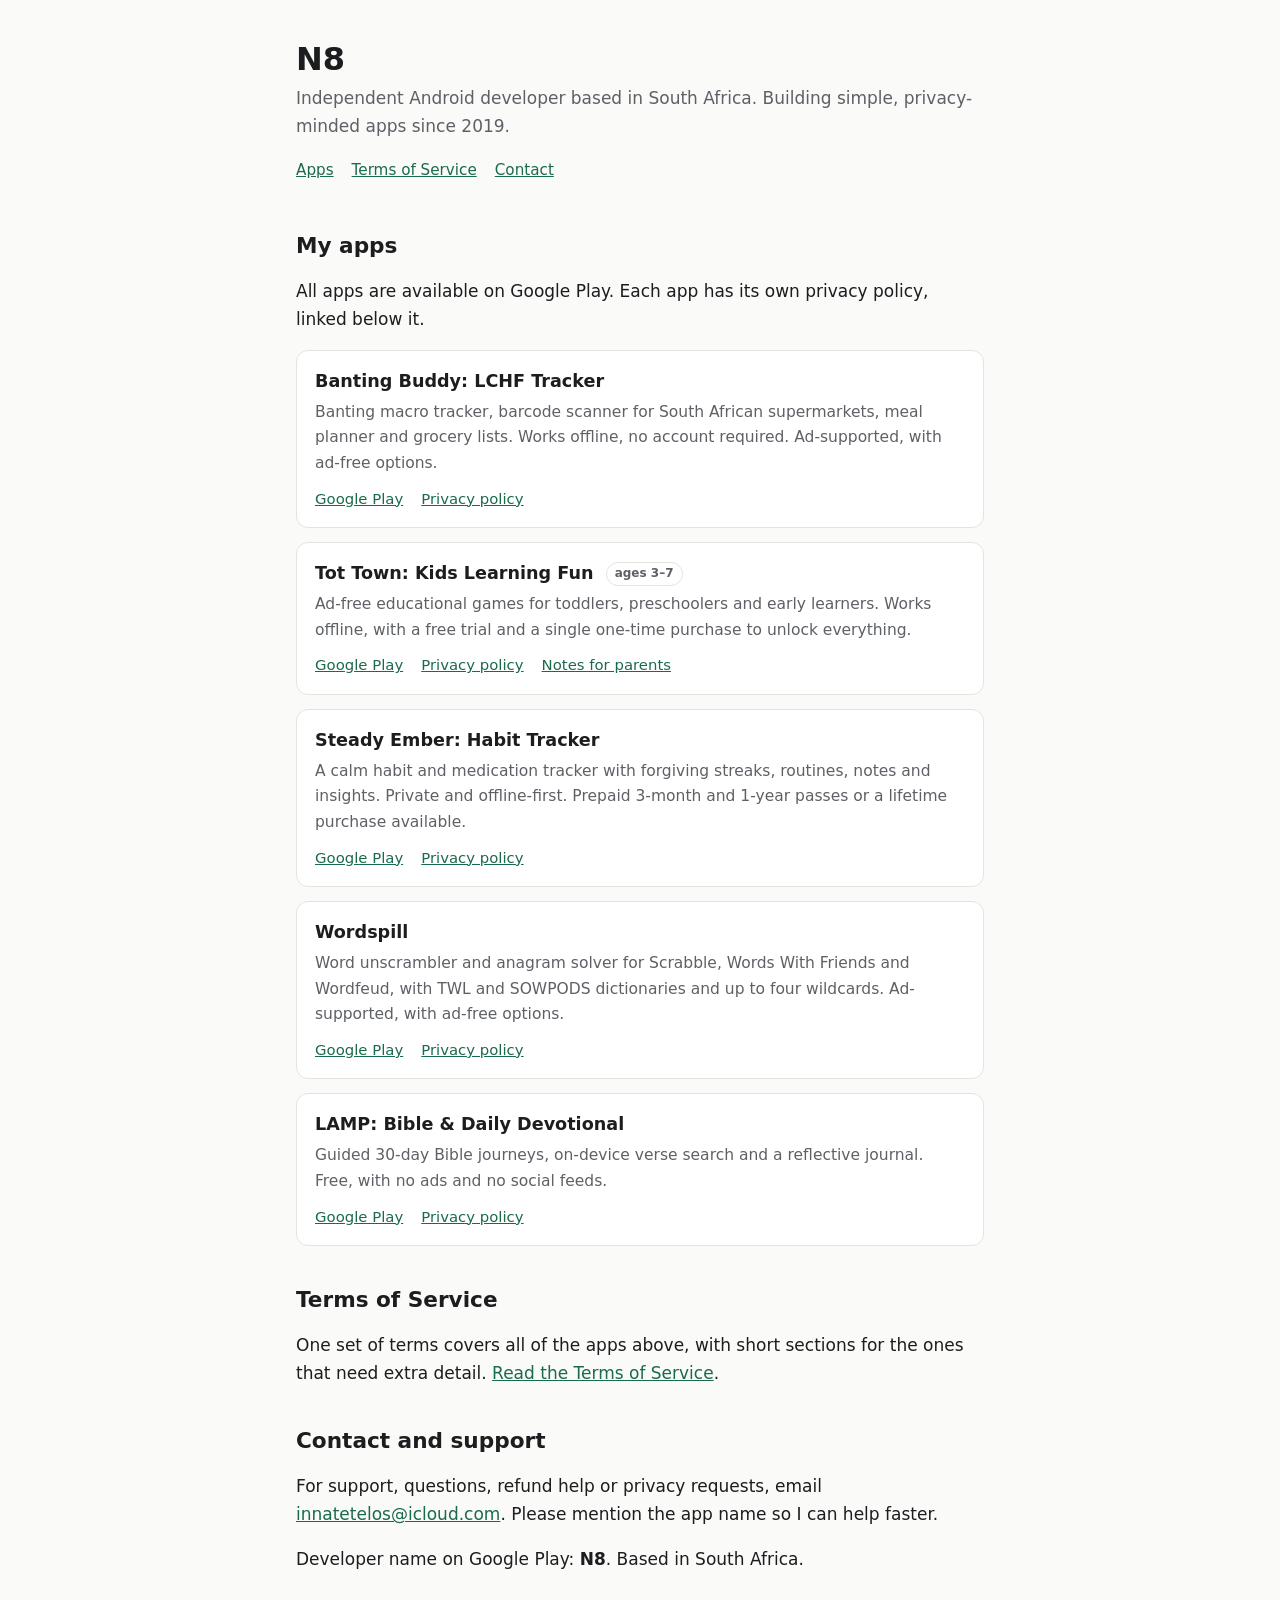
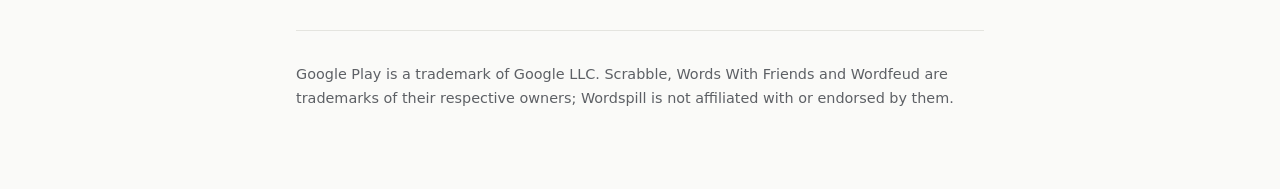
==== index.html @ a374ac19 "Add developer page and combined Terms of Service" ====
<!doctype html>
<html lang="en">
<head>
<meta charset="utf-8">
<meta name="viewport" content="width=device-width, initial-scale=1">
<title>N8 – Android apps</title>
<meta name="description" content="Android apps by N8, an independent developer based in South Africa: Banting Buddy, Tot Town, Steady, Wordspill and LAMP.">
<link rel="stylesheet" href="style.css">
</head>
<body>
<div class="wrap">

<header class="site">
  <h1>N8</h1>
  <p>Independent Android developer based in South Africa. Building simple, privacy-minded apps since 2019.</p>
  <nav>
    <a href="#apps">Apps</a>
    <a href="terms/">Terms of Service</a>
    <a href="#contact">Contact</a>
  </nav>
</header>

<main>
<h2 id="apps">My apps</h2>
<p>All apps are available on Google Play. Each app has its own privacy policy, linked below it.</p>

<div class="apps">

  <section class="app">
    <h3>Banting Buddy: LCHF Tracker</h3>
    <p>Banting macro tracker, barcode scanner for South African supermarkets, meal planner and grocery lists. Works offline, no account required. Ad-supported, with ad-free options.</p>
    <div class="links">
      <a href="https://play.google.com/store/apps/details?id=com.innatetelos.bantingbuddyv2">Google Play</a>
      <a href="https://huggingface.co/spaces/N8es/bantingbuddy-privacy-policy">Privacy policy</a>
    </div>
  </section>

  <section class="app">
    <h3>Tot Town: Kids Learning Fun <span class="tag">ages 3–7</span></h3>
    <p>Ad-free educational games for toddlers, preschoolers and early learners. Works offline, with a free trial and a single one-time purchase to unlock everything.</p>
    <div class="links">
      <a href="https://play.google.com/store/apps/details?id=com.innatetelos.tottown">Google Play</a>
      <a href="https://n8us.github.io/tottown-privacy-policy/">Privacy policy</a>
      <a href="terms/#tot-town">Notes for parents</a>
    </div>
  </section>

  <section class="app">
    <h3>Steady Ember: Habit Tracker</h3>
    <p>A calm habit and medication tracker with forgiving streaks, routines, notes and insights. Private and offline-first. Prepaid 3-month and 1-year passes or a lifetime purchase available.</p>
    <div class="links">
      <a href="https://play.google.com/store/apps/details?id=dev.steady.steady">Google Play</a>
      <a href="https://huggingface.co/spaces/N8es/steady-privacy-policy">Privacy policy</a>
    </div>
  </section>

  <section class="app">
    <h3>Wordspill</h3>
    <p>Word unscrambler and anagram solver for Scrabble, Words With Friends and Wordfeud, with TWL and SOWPODS dictionaries and up to four wildcards. Ad-supported, with ad-free options.</p>
    <div class="links">
      <a href="https://play.google.com/store/apps/details?id=com.wordunscrambler.word_unscrambler">Google Play</a>
      <a href="https://n8us.github.io/wordspill-privacy/">Privacy policy</a>
    </div>
  </section>

  <section class="app">
    <h3>LAMP: Bible &amp; Daily Devotional</h3>
    <p>Guided 30-day Bible journeys, on-device verse search and a reflective journal. Free, with no ads and no social feeds.</p>
    <div class="links">
      <a href="https://play.google.com/store/apps/details?id=com.innatetelos.lamp">Google Play</a>
      <a href="https://huggingface.co/spaces/N8es/lamp-privacy-policy">Privacy policy</a>
    </div>
  </section>

</div>

<h2 id="terms">Terms of Service</h2>
<p>One set of terms covers all of the apps above, with short sections for the ones that need extra detail. <a href="terms/">Read the Terms of Service</a>.</p>

<h2 id="contact">Contact and support</h2>
<p>For support, questions, refund help or privacy requests, email <a href="mailto:innatetelos@icloud.com">innatetelos@icloud.com</a>. Please mention the app name so I can help faster.</p>
<p>Developer name on Google Play: <strong>N8</strong>. Based in South Africa.</p>
</main>

<footer>
  <p>Google Play is a trademark of Google LLC. Scrabble, Words With Friends and Wordfeud are trademarks of their respective owners; Wordspill is not affiliated with or endorsed by them.</p>
</footer>

</div>
</body>
</html>
---- style.css ----
:root {
  --bg: #fafaf8;
  --fg: #1c1d1f;
  --muted: #5d6065;
  --card: #ffffff;
  --line: #e4e4df;
  --accent: #1a6b4a;
}
@media (prefers-color-scheme: dark) {
  :root {
    --bg: #151716;
    --fg: #ececea;
    --muted: #a3a7a5;
    --card: #1e2120;
    --line: #333836;
    --accent: #5fcf9d;
  }
}
* { box-sizing: border-box; }
body {
  margin: 0;
  background: var(--bg);
  color: var(--fg);
  font: 17px/1.65 system-ui, -apple-system, "Segoe UI", Roboto, sans-serif;
}
.wrap { max-width: 720px; margin: 0 auto; padding: 0 16px 64px; }
header.site { padding: 40px 0 8px; }
header.site h1 { margin: 0 0 6px; font-size: 2rem; line-height: 1.2; }
header.site p { margin: 0; color: var(--muted); }
nav { margin: 18px 0 0; display: flex; gap: 18px; font-size: .95rem; }
a { color: var(--accent); }
h2 { margin: 40px 0 10px; font-size: 1.35rem; line-height: 1.3; }
h3 { margin: 26px 0 6px; font-size: 1.05rem; }
.apps { display: grid; gap: 14px; margin-top: 16px; }
.app {
  background: var(--card);
  border: 1px solid var(--line);
  border-radius: 12px;
  padding: 16px 18px;
}
.app h3 { margin: 0 0 4px; font-size: 1.1rem; }
.app p { margin: 0 0 10px; color: var(--muted); font-size: .97rem; }
.app .links { display: flex; flex-wrap: wrap; gap: 6px 18px; font-size: .93rem; }
.tag {
  display: inline-block;
  font-size: .75rem;
  padding: 1px 8px;
  border: 1px solid var(--line);
  border-radius: 99px;
  color: var(--muted);
  margin-left: 6px;
  vertical-align: middle;
}
.updated { color: var(--muted); font-size: .92rem; }
.note {
  background: var(--card);
  border-left: 3px solid var(--accent);
  padding: 10px 14px;
  border-radius: 0 8px 8px 0;
  margin: 14px 0;
}
ul { padding-left: 22px; }
li { margin: 4px 0; }
footer { margin-top: 56px; padding-top: 18px; border-top: 1px solid var(--line); color: var(--muted); font-size: .9rem; }
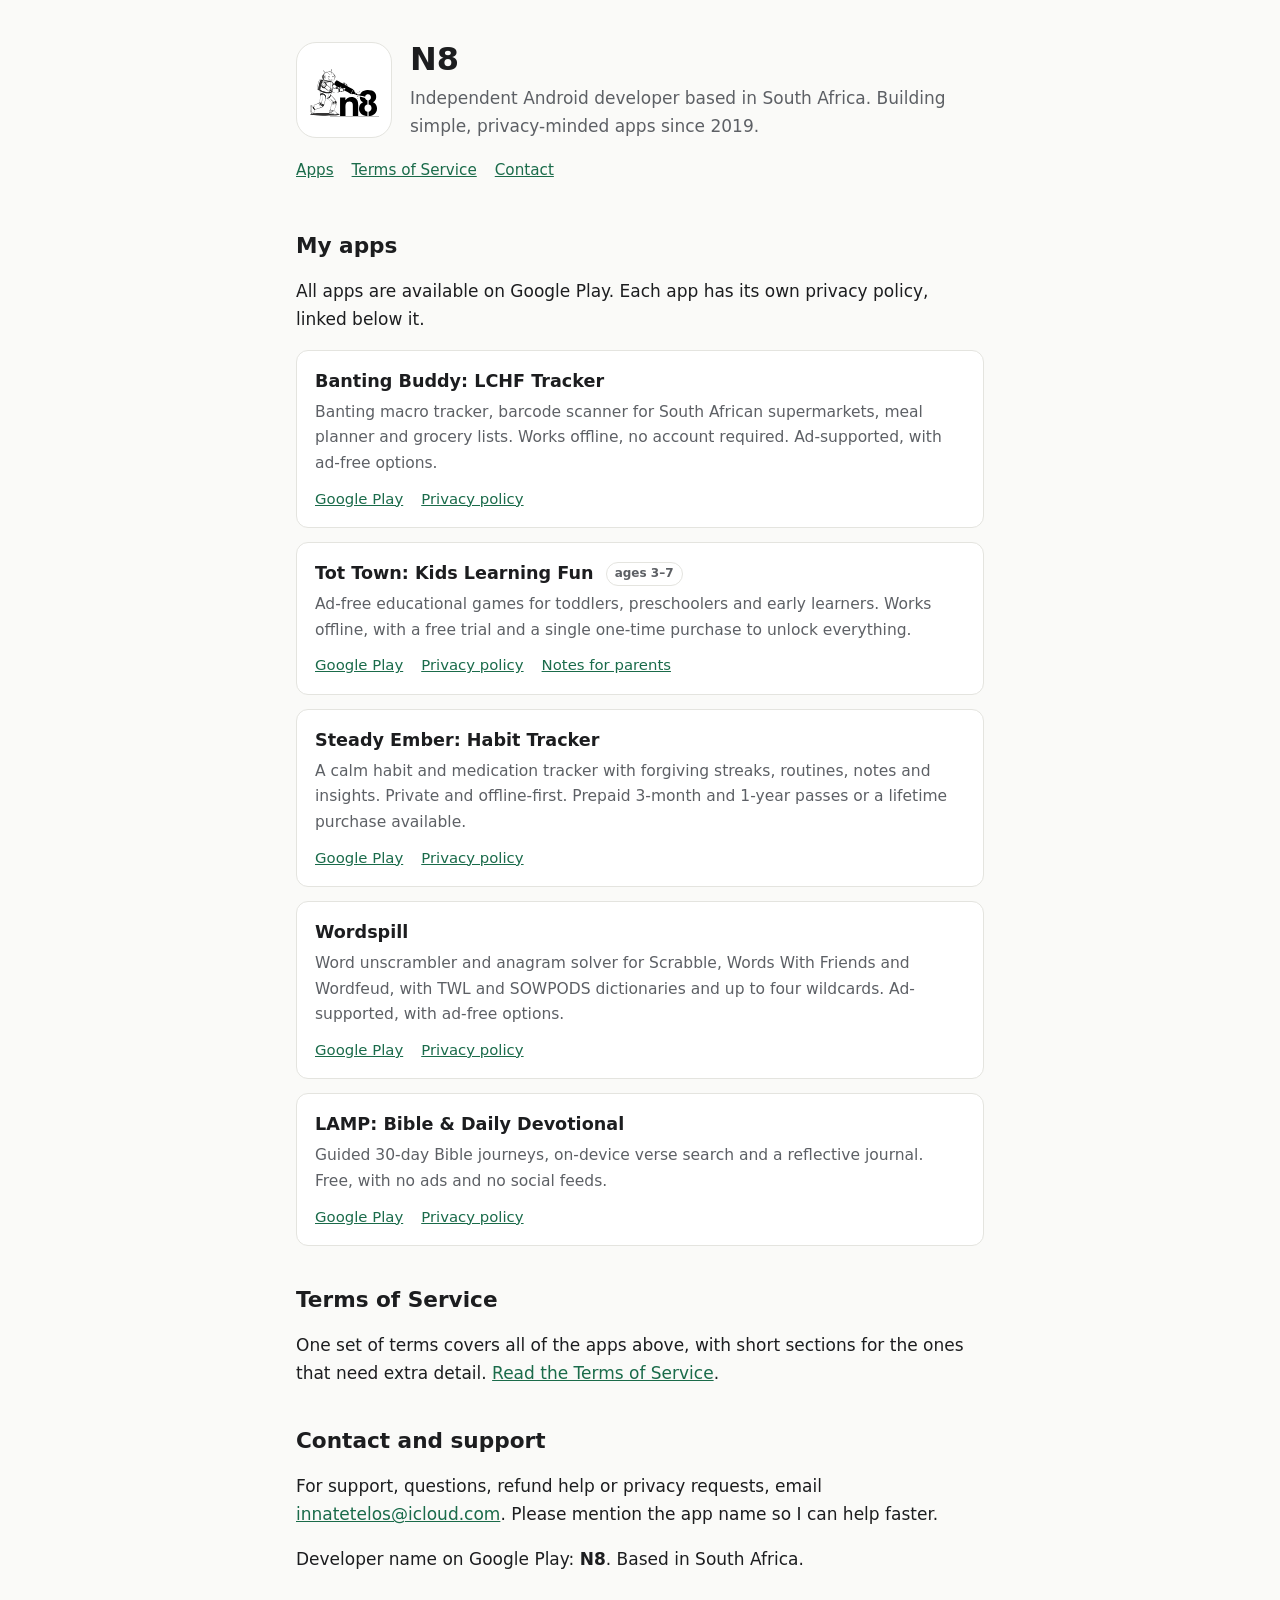
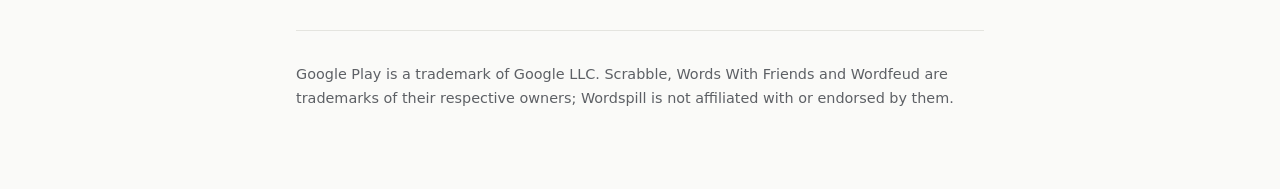
==== commit 6ff63bde: "Add N8 robot logo to header and site icons" ====
--- a/index.html
+++ b/index.html
@@ -5,14 +5,21 @@
 <meta name="viewport" content="width=device-width, initial-scale=1">
 <title>N8 – Android apps</title>
 <meta name="description" content="Android apps by N8, an independent developer based in South Africa: Banting Buddy, Tot Town, Steady, Wordspill and LAMP.">
+<link rel="icon" href="favicon.svg" type="image/svg+xml">
+<link rel="apple-touch-icon" href="apple-touch-icon.png">
 <link rel="stylesheet" href="style.css">
 </head>
 <body>
 <div class="wrap">
 
 <header class="site">
-  <h1>N8</h1>
-  <p>Independent Android developer based in South Africa. Building simple, privacy-minded apps since 2019.</p>
+  <div class="brand">
+    <img class="logo" src="devicon.svg" width="96" height="96" alt="N8 logo: a robot drawing the letters n8">
+    <div>
+      <h1>N8</h1>
+      <p>Independent Android developer based in South Africa. Building simple, privacy-minded apps since 2019.</p>
+    </div>
+  </div>
   <nav>
     <a href="#apps">Apps</a>
     <a href="terms/">Terms of Service</a>
--- a/style.css
+++ b/style.css
@@ -27,6 +27,28 @@
 header.site { padding: 40px 0 8px; }
 header.site h1 { margin: 0 0 6px; font-size: 2rem; line-height: 1.2; }
 header.site p { margin: 0; color: var(--muted); }
+.brand { display: flex; align-items: center; gap: 18px; }
+.brand > div { min-width: 0; }
+.logo {
+  flex: 0 0 auto;
+  width: 96px;
+  height: 96px;
+  padding: 8px;
+  background: #fff;
+  border: 1px solid var(--line);
+  border-radius: 20px;
+  object-fit: contain;
+}
+.logo-sm { width: 72px; height: 72px; padding: 6px; border-radius: 16px; }
+.logo-link { display: inline-flex; flex: 0 0 auto; border-radius: 16px; }
+.logo-link:focus-visible { outline: 2px solid var(--accent); outline-offset: 3px; }
+@media (max-width: 480px) {
+  header.site { padding-top: 28px; }
+  header.site h1 { font-size: 1.75rem; }
+  .brand { gap: 14px; align-items: flex-start; }
+  .logo { width: 72px; height: 72px; padding: 6px; border-radius: 16px; }
+  .logo-sm { width: 60px; height: 60px; }
+}
 nav { margin: 18px 0 0; display: flex; gap: 18px; font-size: .95rem; }
 a { color: var(--accent); }
 h2 { margin: 40px 0 10px; font-size: 1.35rem; line-height: 1.3; }
